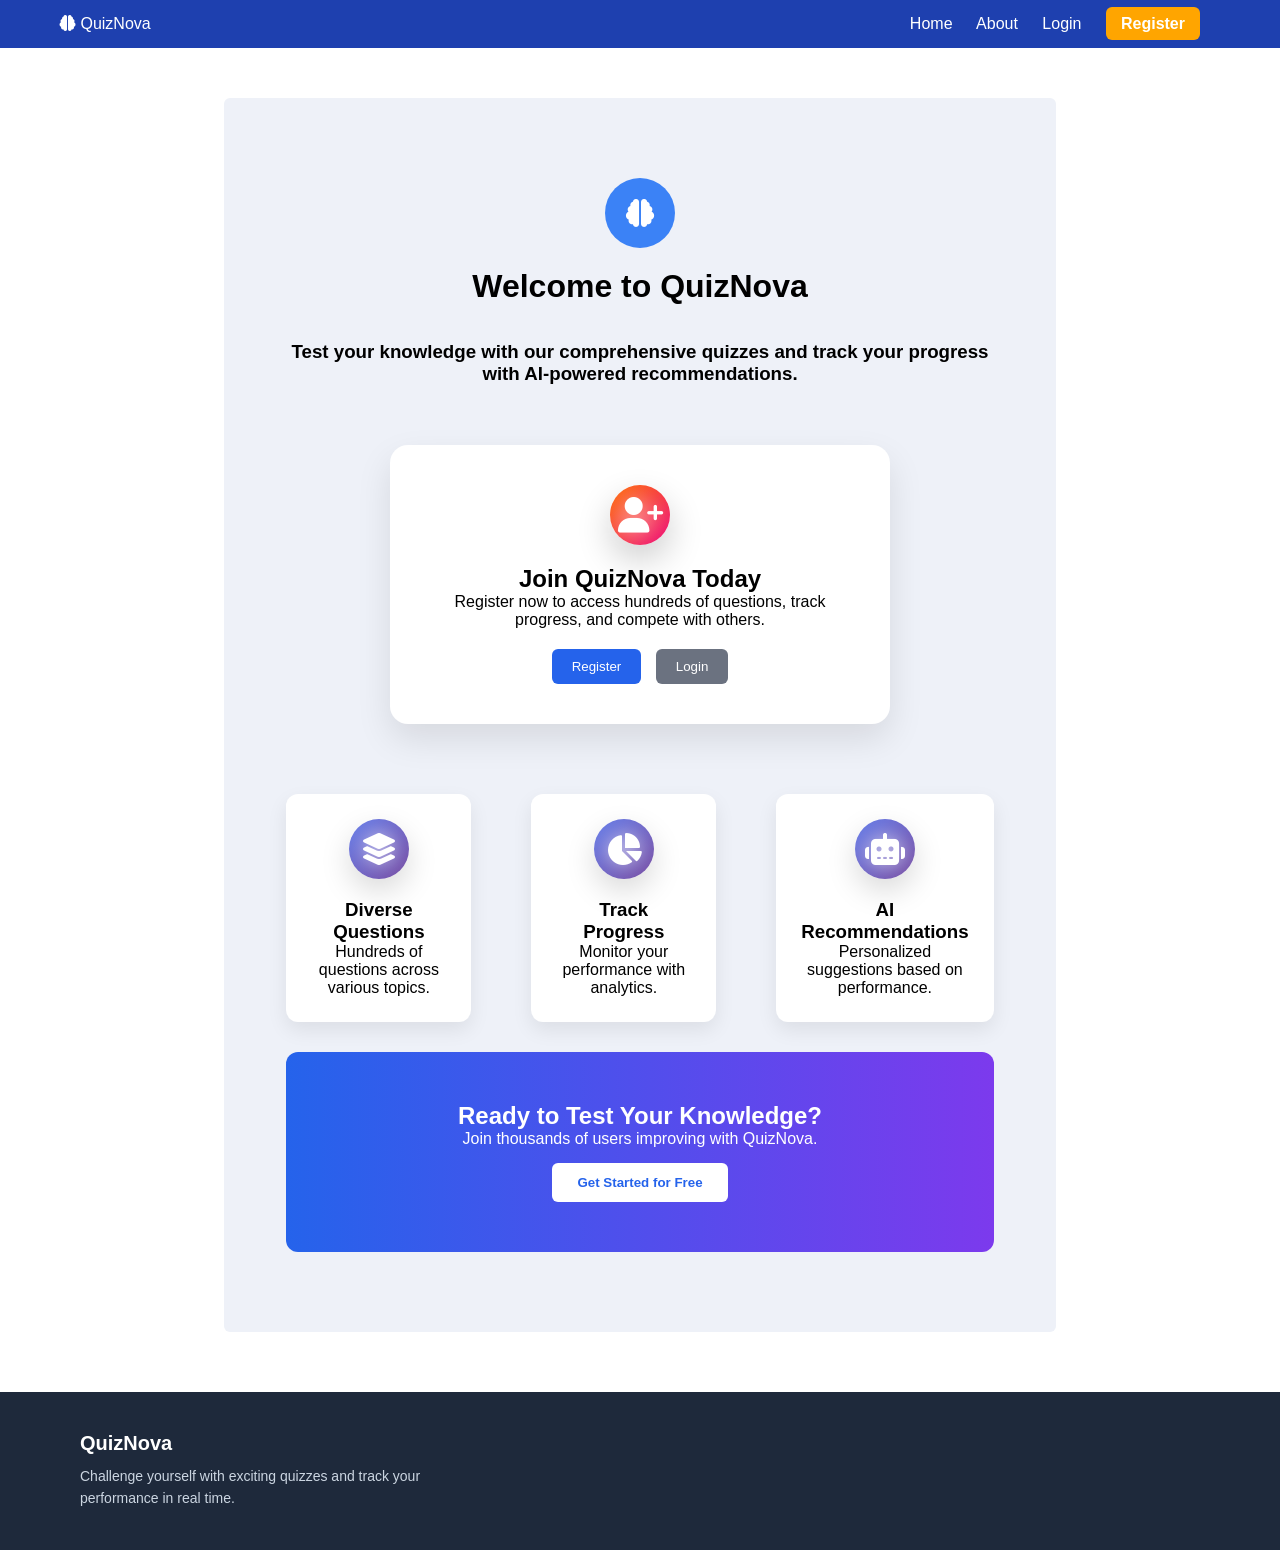
==== index.html @ 1ecc4e22 "Initial commit" ====
<!DOCTYPE html>
<html lang="en">
<head>
<meta charset="UTF-8">
<meta name="viewport" content="width=device-width, initial-scale=1.0">
<title>QuizNova</title>

<link rel="stylesheet" href="css/style.css">

<!-- Font Awesome -->
<link href="https://cdnjs.cloudflare.com/ajax/libs/font-awesome/6.5.0/css/all.min.css" rel="stylesheet">

</head>
<body>

<nav class="navbar">
    <div class="logo">
        <i class="fas fa-brain"></i> QuizNova
    </div>
    <div class="nav-links">
        <a href="index.html">Home</a>
        <a href="about.html">About</a>
        <a href="login.html">Login</a>
        <a href="register.html" class="register-btn">Register</a>
    </div>
</nav>

<div class="background-box">

    <div class="hero-content fade-in">

        <div class="hero-icon">
            <i class="fas fa-brain"></i>
        </div>

        <h1>Welcome to QuizNova</h1>
        <br><br>

        <h3>
            Test your knowledge with our comprehensive quizzes 
            and track your progress with AI-powered recommendations.
        </h3>

        <!-- 🔥 JOIN CARD UPDATED -->
        <div class="join-card">

            <div class="join-icon-circle">
                <i class="fas fa-user-plus"></i>
            </div>

            <h2>Join QuizNova Today</h2>

            <p>
                Register now to access hundreds of questions,
                track progress, and compete with others.
            </p>

            <div class="btn-group">
                <button class="primary-btn" onclick="window.location.href='register.html'">
                    Register
                </button>

                <button class="secondary-btn" onclick="window.location.href='login.html'">
                    Login
                </button>
            </div>

        </div>

        <!-- FEATURES SECTION -->
        <div class="features">

            <div class="feature">
                <div class="icon-circle">
                    <i class="fas fa-layer-group"></i>
                </div>
                <h3>Diverse Questions</h3>
                <p>Hundreds of questions across various topics.</p>
            </div>

            <div class="feature">
                <div class="icon-circle">
                    <i class="fas fa-chart-pie"></i>
                </div>
                <h3>Track Progress</h3>
                <p>Monitor your performance with analytics.</p>
            </div>

            <div class="feature">
                <div class="icon-circle">
                    <i class="fas fa-robot"></i>
                </div>
                <h3>AI Recommendations</h3>
                <p>Personalized suggestions based on performance.</p>
            </div>

        </div>

        <!-- CTA -->
        <div class="cta">
            <h2>Ready to Test Your Knowledge?</h2>
            <p>Join thousands of users improving with QuizNova.</p>
            <button class="cta-btn" onclick="window.location.href='login.html'">
                Get Started for Free
            </button>
        </div>

    </div>

</div>

<footer class="footer">
    <div class="footer-left">
        <h3>QuizNova</h3>
        <p>
            Challenge yourself with exciting quizzes and track 
            your performance in real time.
        </p>
    </div>
</footer>

<script src="script.js"></script>

</body>
</html>
---- css/style.css ----
* {
    margin: 0;
    padding: 0;
    box-sizing: border-box;
    font-family: 'Segoe UI', sans-serif;
}

body {
    background: #eef1f8;
}


/* NAVBAR */
.navbar {
    background: #1e40af;
    color: white;
    padding: 15px 60px;
    display: flex;
    justify-content: space-between;
    align-items: center;
}
.login-btn {
    background: rgb(255, 165, 0);
    border: none;
    padding: 8px 15px;
    border-radius: 6px;
    font-weight: bold;
    cursor: pointer;
}

.nav-links a {
    color: white;
    text-decoration: none;
    margin-right: 20px;
}

.register-btn {
    background: rgb(255, 165, 0);
    border: none;
    padding: 8px 15px;
    border-radius: 6px;
    font-weight: bold;
    cursor: pointer;
}

/* HERO */
.hero {
    padding: 60px 0;
    display: flex;
    justify-content: center;
}

.hero-content {
    text-align: center;
    width: 40%;
}

.hero-icon {
    background: #3b82f6;
    width: 70px;
    height: 70px;
    margin: 0 auto 20px;
    border-radius: 50%;
    display: flex;
    align-items: center;
    justify-content: center;
    color: white;
    font-size: 28px;
}

.hero p {
    color: #555;
    margin-top: 10px;
}

/* STATS */
.stats {
    display: flex;
    justify-content: center;
    gap: 20px;
    margin-top: 40px;
}

.stat-card {
    background: white;
    padding: 25px;
    width: 200px;
    border-radius: 12px;
    box-shadow: 0 8px 20px rgba(0,0,0,0.08);
    transition: 0.3s;
}

.stat-card:hover {
    transform: translateY(-5px);
}

.stat-card i {
    font-size: 22px;
    margin-bottom: 10px;
    color: #3b82f6;
}

/* JOIN */
/* JOIN CARD UPDATED */
.join-card {
    margin: 60px auto;
    background: white;
    padding: 40px 30px;
    width: 500px;              /* fixed width for square feel */
    min-height: 200px;         /* height increase */
    border-radius: 18px;
    box-shadow: 0 15px 35px rgba(0,0,0,0.1);
    text-align: center;
    position: relative;
    overflow: hidden;
    transition: 0.4s ease;
}
.btn-group {
    margin-top: 20px;
}
.primary-btn {
    background: #2563eb;
    color: white;
    padding: 10px 20px;
    border: none;
    border-radius: 6px;
    margin-right: 10px;
}

.secondary-btn {
    background: #6b7280;
    color: white;
    padding: 10px 20px;
    border: none;
    border-radius: 6px;
}


/* Floating animation */
.join-card {
    animation: floatBox 4s ease-in-out infinite;
}

@keyframes floatBox {
    0% { transform: translateY(0px); }
    50% { transform: translateY(-8px); }
    100% { transform: translateY(0px); }
}



@keyframes rotateGlow {
    from { transform: rotate(0deg); }
    to { transform: rotate(360deg); }
}

.join-card:hover {
    transform: scale(1.04);
    box-shadow: 0 20px 45px rgba(0,0,0,0.15);
}
/* FEATURES */
.features {
    display: flex;
    justify-content: center;
    gap: 20px;
    margin-top: 40px;
}

.feature {
    background: white;
    padding: 25px;
    width: 240px;
    border-radius: 12px;
    box-shadow: 0 8px 20px rgba(0,0,0,0.08);
    transition: 0.3s;
}

.feature:hover {
    transform: translateY(-5px);
}

/* CTA */
.cta {
    margin-top: 30px;
    padding: 50px;
    border-radius:12px;
    background: linear-gradient(90deg, #2563eb, #7c3aed);
    color: white;
}

.cta-btn {
    margin-top: 15px;
    padding: 12px 25px;
    border: none;
    border-radius: 6px;
    font-weight: bold;
    background: white;
    color: #2563eb;
}

/* ANIMATION */
.fade-in {
    animation: fade 1s ease-in-out;
}

@keyframes fade {
    from { opacity: 0; transform: translateY(20px);}
    to { opacity: 1; transform: translateY(0);}
}

body {
    background: white;
}

/* Big Grey Vertical Box */
.background-box {
    background: #eef1f8;
    width: 65%;
    margin: 50px auto;
    padding: 80px 0;
    border-radius: 6px;
}

/* Content Inside */
.hero-content {
    width: 85%;
    margin: auto;
    text-align: center;
}

/* AUTH PAGES */

.auth-container {
    display: flex;
    justify-content: center;
    align-items: center;
    padding: 60px 0;
}

.auth-card {
    background: white;
    width: 400px;
    padding: 40px;
    border-radius: 12px;
    box-shadow: 0 10px 30px rgba(0,0,0,0.08);
}

.auth-header {
    text-align: center;
    margin-bottom: 25px;
}

.auth-header p {
    color: #666;
    font-size: 14px;
}

form label {
    display: block;
    margin-top: 15px;
    font-weight: 500;
}

form input[type="text"],
form input[type="email"],
form input[type="password"] {
    width: 100%;
    padding: 10px;
    margin-top: 5px;
    border-radius: 6px;
    border: 1px solid #ccc;
    outline: none;
}

form input:focus {
    border-color: #2563eb;
}

.auth-options {
    display: flex;
    justify-content: space-between;
    margin-top: 15px;
    font-size: 14px;
}

.auth-btn {
    width: 100%;
    margin-top: 20px;
    padding: 12px;
    background: #2563eb;
    color: white;
    border: none;
    border-radius: 6px;
    font-weight: bold;
    cursor: pointer;
}

.auth-btn:hover {
    background: #1e40af;
}

.switch-text {
    text-align: center;
    margin-top: 15px;
    font-size: 14px;
}

.switch-text a {
    color: #2563eb;
    text-decoration: none;
}

/* FOOTER */

.footer {
    background: #1e293b;     /* dark blue-grey */
    color: white;
    padding: 40px 80px;
    margin-top: 60px;
}

.footer-left h3 {
    margin-bottom: 10px;
    font-size: 20px;
}

.footer-left p {
    color: #cbd5e1;
    font-size: 14px;
    max-width: 400px;
    line-height: 1.6;
}
/* ================= FEATURES SECTION ADVANCED ================= */

.features {
    display: flex;
    justify-content: center;
    gap: 60px;
    margin-top: 70px;
    text-align: center;
}

.feature {
    width: 230px;
    transition: 0.4s ease;
}

.icon-circle {
    width: 60px;
    height: 60px;
    border-radius: 50%;
    background: linear-gradient(135deg, #667eea, #764ba2);
    display: flex;
    align-items: center;
    justify-content: center;
    font-size: 32px;
    color: white;
    margin: 0 auto 20px auto;
    box-shadow: 0 12px 30px rgba(0,0,0,0.15);
    transition: 0.4s ease;
}

.icon-circle i {
    filter: drop-shadow(0 0 10px rgba(255,255,255,0.7));
}

.feature:hover .icon-circle {
    transform: translateY(-12px) scale(1.1);
    box-shadow: 0 18px 40px rgba(0,0,0,0.25);
}

.feature:hover {
    transform: translateY(-6px);
}

/* ================= JOIN CARD ICON ================= */

.join-icon-circle {
    width: 60px;
    height: 60px;
    border-radius: 50%;
    background: linear-gradient(135deg, #ff6a00, #ee0979);
    display: flex;
    align-items: center;
    justify-content: center;
    font-size: 36px;
    color: white;
    margin: 0 auto 20px auto;
    box-shadow: 0 15px 35px rgba(0,0,0,0.2);
    transition: 0.4s ease;
}

.join-icon-circle i {
    filter: drop-shadow(0 0 12px rgba(255,255,255,0.7));
}

.join-card:hover .join-icon-circle {
    transform: scale(1.1);
    box-shadow: 0 20px 45px rgba(0,0,0,0.3);
}


.popup {
    position: fixed;
    top: -100px;
    left: 50%;
    transform: translateX(-50%);
    padding: 15px 25px;
    color: white;
    border-radius: 8px;
    transition: 0.5s;
}

.popup.show {
    top: 20px;
}

* {
    margin: 0;
    padding: 0;
    box-sizing: border-box;
    font-family: 'Segoe UI', sans-serif;
}

body {
    background: #eef1f8;
}


/* NAVBAR */
.navbar {
    background: #1e40af;
    color: white;
    padding: 15px 60px;
    display: flex;
    justify-content: space-between;
    align-items: center;
}
.login-btn {
    background: rgb(255, 165, 0);
    border: none;
    padding: 8px 15px;
    border-radius: 6px;
    font-weight: bold;
    cursor: pointer;
}

.nav-links a {
    color: white;
    text-decoration: none;
    margin-right: 20px;
}

.register-btn {
    background: rgb(255, 165, 0);
    border: none;
    padding: 8px 15px;
    border-radius: 6px;
    font-weight: bold;
    cursor: pointer;
}

/* HERO */
.hero {
    padding: 60px 0;
    display: flex;
    justify-content: center;
}

.hero-content {
    text-align: center;
    width: 40%;
}

.hero-icon {
    background: #3b82f6;
    width: 70px;
    height: 70px;
    margin: 0 auto 20px;
    border-radius: 50%;
    display: flex;
    align-items: center;
    justify-content: center;
    color: white;
    font-size: 28px;
}

.hero p {
    color: #555;
    margin-top: 10px;
}

/* STATS */
.stats {
    display: flex;
    justify-content: center;
    gap: 20px;
    margin-top: 40px;
}

.stat-card {
    background: white;
    padding: 25px;
    width: 200px;
    border-radius: 12px;
    box-shadow: 0 8px 20px rgba(0,0,0,0.08);
    transition: 0.3s;
}

.stat-card:hover {
    transform: translateY(-5px);
}

.stat-card i {
    font-size: 22px;
    margin-bottom: 10px;
    color: #3b82f6;
}

/* JOIN */
/* JOIN CARD UPDATED */
.join-card {
    margin: 60px auto;
    background: white;
    padding: 40px 30px;
    width: 500px;              /* fixed width for square feel */
    min-height: 200px;         /* height increase */
    border-radius: 18px;
    box-shadow: 0 15px 35px rgba(0,0,0,0.1);
    text-align: center;
    position: relative;
    overflow: hidden;
    transition: 0.4s ease;
}
.btn-group {
    margin-top: 20px;
}
.primary-btn {
    background: #2563eb;
    color: white;
    padding: 10px 20px;
    border: none;
    border-radius: 6px;
    margin-right: 10px;
}

.secondary-btn {
    background: #6b7280;
    color: white;
    padding: 10px 20px;
    border: none;
    border-radius: 6px;
}


/* Floating animation */
.join-card {
    animation: floatBox 4s ease-in-out infinite;
}

@keyframes floatBox {
    0% { transform: translateY(0px); }
    50% { transform: translateY(-8px); }
    100% { transform: translateY(0px); }
}



@keyframes rotateGlow {
    from { transform: rotate(0deg); }
    to { transform: rotate(360deg); }
}

.join-card:hover {
    transform: scale(1.04);
    box-shadow: 0 20px 45px rgba(0,0,0,0.15);
}
/* FEATURES */
.features {
    display: flex;
    justify-content: center;
    gap: 20px;
    margin-top: 40px;
}

.feature {
    background: white;
    padding: 25px;
    width: 240px;
    border-radius: 12px;
    box-shadow: 0 8px 20px rgba(0,0,0,0.08);
    transition: 0.3s;
}

.feature:hover {
    transform: translateY(-5px);
}

/* CTA */
.cta {
    margin-top: 30px;
    padding: 50px;
    border-radius:12px;
    background: linear-gradient(90deg, #2563eb, #7c3aed);
    color: white;
}

.cta-btn {
    margin-top: 15px;
    padding: 12px 25px;
    border: none;
    border-radius: 6px;
    font-weight: bold;
    background: white;
    color: #2563eb;
}

/* ANIMATION */
.fade-in {
    animation: fade 1s ease-in-out;
}

@keyframes fade {
    from { opacity: 0; transform: translateY(20px);}
    to { opacity: 1; transform: translateY(0);}
}

body {
    background: white;
}

/* Big Grey Vertical Box */
.background-box {
    background: #eef1f8;
    width: 65%;
    margin: 50px auto;
    padding: 80px 0;
    border-radius: 6px;
}

/* Content Inside */
.hero-content {
    width: 85%;
    margin: auto;
    text-align: center;
}

/* AUTH PAGES */

.auth-container {
    display: flex;
    justify-content: center;
    align-items: center;
    padding: 60px 0;
}

.auth-card {
    background: white;
    width: 400px;
    padding: 40px;
    border-radius: 12px;
    box-shadow: 0 10px 30px rgba(0,0,0,0.08);
}

.auth-header {
    text-align: center;
    margin-bottom: 25px;
}

.auth-header p {
    color: #666;
    font-size: 14px;
}

form label {
    display: block;
    margin-top: 15px;
    font-weight: 500;
}

form input[type="text"],
form input[type="email"],
form input[type="password"] {
    width: 100%;
    padding: 10px;
    margin-top: 5px;
    border-radius: 6px;
    border: 1px solid #ccc;
    outline: none;
}

form input:focus {
    border-color: #2563eb;
}

.auth-options {
    display: flex;
    justify-content: space-between;
    margin-top: 15px;
    font-size: 14px;
}

.auth-btn {
    width: 100%;
    margin-top: 20px;
    padding: 12px;
    background: #2563eb;
    color: white;
    border: none;
    border-radius: 6px;
    font-weight: bold;
    cursor: pointer;
}

.auth-btn:hover {
    background: #1e40af;
}

.switch-text {
    text-align: center;
    margin-top: 15px;
    font-size: 14px;
}

.switch-text a {
    color: #2563eb;
    text-decoration: none;
}

/* FOOTER */

.footer {
    background: #1e293b;     /* dark blue-grey */
    color: white;
    padding: 40px 80px;
    margin-top: 60px;
}

.footer-left h3 {
    margin-bottom: 10px;
    font-size: 20px;
}

.footer-left p {
    color: #cbd5e1;
    font-size: 14px;
    max-width: 400px;
    line-height: 1.6;
}
/* ================= FEATURES SECTION ADVANCED ================= */

.features {
    display: flex;
    justify-content: center;
    gap: 60px;
    margin-top: 70px;
    text-align: center;
}

.feature {
    width: 230px;
    transition: 0.4s ease;
}

.icon-circle {
    width: 60px;
    height: 60px;
    border-radius: 50%;
    background: linear-gradient(135deg, #667eea, #764ba2);
    display: flex;
    align-items: center;
    justify-content: center;
    font-size: 32px;
    color: white;
    margin: 0 auto 20px auto;
    box-shadow: 0 12px 30px rgba(0,0,0,0.15);
    transition: 0.4s ease;
}

.icon-circle i {
    filter: drop-shadow(0 0 10px rgba(255,255,255,0.7));
}

.feature:hover .icon-circle {
    transform: translateY(-12px) scale(1.1);
    box-shadow: 0 18px 40px rgba(0,0,0,0.25);
}

.feature:hover {
    transform: translateY(-6px);
}

/* ================= JOIN CARD ICON ================= */

.join-icon-circle {
    width: 60px;
    height: 60px;
    border-radius: 50%;
    background: linear-gradient(135deg, #ff6a00, #ee0979);
    display: flex;
    align-items: center;
    justify-content: center;
    font-size: 36px;
    color: white;
    margin: 0 auto 20px auto;
    box-shadow: 0 15px 35px rgba(0,0,0,0.2);
    transition: 0.4s ease;
}

.join-icon-circle i {
    filter: drop-shadow(0 0 12px rgba(255,255,255,0.7));
}

.join-card:hover .join-icon-circle {
    transform: scale(1.1);
    box-shadow: 0 20px 45px rgba(0,0,0,0.3);
}

/* ===========================
   ABOUT PAGE STYLES
=========================== */

.about-container {
    padding: 80px 10%;
    text-align: center;
}

.about-title {
    font-size: 42px;
    margin-bottom: 15px;
}

.about-subtitle {
    font-size: 18px;
    color: #666;
    margin-bottom: 60px;
}

.about-features {
    display: flex;
    justify-content: center;
    gap: 30px;
    flex-wrap: wrap;
    margin-bottom: 70px;
}

.about-card {
    background: #ffffff;
    padding: 30px;
    width: 300px;
    border-radius: 12px;
    box-shadow: 0 10px 25px rgba(0,0,0,0.08);
    transition: 0.3s ease;
}

.about-card:hover {
    transform: translateY(-8px);
}

.about-icon {
    width: 60px;
    height: 60px;
    margin: 0 auto 20px;
    border-radius: 12px;
    display: flex;
    align-items: center;
    justify-content: center;
    font-size: 24px;
    color: white;
}

.about-icon.blue { background: #3b82f6; }
.about-icon.green { background: #22c55e; }
.about-icon.orange { background: #f59e0b; }

/* ========================
   BLUE MISSION SECTION
======================== */

.mission-box {
    background: linear-gradient(135deg, #2563eb, #1e40af);
    color: white;
    padding: 50px 30px;
    border-radius: 18px;
    max-width: 900px;
    margin: 60px auto;
    text-align: center;
}

.mission-box h2 {
    font-size: 28px;
    margin-bottom: 15px;
}

.mission-box p {
    font-size: 16px;
    margin-bottom: 35px;
}

/* Stats inside blue box */
.mission-stats {
    display: flex;
    justify-content: center;
    gap: 40px;
    flex-wrap: wrap;
}

/* Individual stat box */
.stat-card {
    background: rgba(255, 255, 255, 0.15);
    padding: 20px 35px;
    border-radius: 12px;
    min-width: 150px;
    backdrop-filter: blur(5px);
}

.stat-card h3 {
    font-size: 30px;
    margin-bottom: 5px;
}

.stat-card p {
    font-size: 14px;
    opacity: 0.9;
}



* {
    margin: 0;
    padding: 0;
    box-sizing: border-box;
    font-family: 'Segoe UI', sans-serif;
}

body {
    background: #eef1f8;
}


/* NAVBAR */
.navbar {
    background: #1e40af;
    color: white;
    padding: 15px 60px;
    display: flex;
    justify-content: space-between;
    align-items: center;
}
.login-btn {
    background: rgb(255, 165, 0);
    border: none;
    padding: 8px 15px;
    border-radius: 6px;
    font-weight: bold;
    cursor: pointer;
}

.nav-links a {
    color: white;
    text-decoration: none;
    margin-right: 20px;
}

.register-btn {
    background: rgb(255, 165, 0);
    border: none;
    padding: 8px 15px;
    border-radius: 6px;
    font-weight: bold;
    cursor: pointer;
}

/* HERO */
.hero {
    padding: 60px 0;
    display: flex;
    justify-content: center;
}

.hero-content {
    text-align: center;
    width: 40%;
}

.hero-icon {
    background: #3b82f6;
    width: 70px;
    height: 70px;
    margin: 0 auto 20px;
    border-radius: 50%;
    display: flex;
    align-items: center;
    justify-content: center;
    color: white;
    font-size: 28px;
}

.hero p {
    color: #555;
    margin-top: 10px;
}

/* STATS */
.stats {
    display: flex;
    justify-content: center;
    gap: 20px;
    margin-top: 40px;
}

.stat-card {
    background: white;
    padding: 25px;
    width: 200px;
    border-radius: 12px;
    box-shadow: 0 8px 20px rgba(0,0,0,0.08);
    transition: 0.3s;
}

.stat-card:hover {
    transform: translateY(-5px);
}

.stat-card i {
    font-size: 22px;
    margin-bottom: 10px;
    color: #3b82f6;
}

/* JOIN */
/* JOIN CARD UPDATED */
.join-card {
    margin: 60px auto;
    background: white;
    padding: 40px 30px;
    width: 500px;              /* fixed width for square feel */
    min-height: 200px;         /* height increase */
    border-radius: 18px;
    box-shadow: 0 15px 35px rgba(0,0,0,0.1);
    text-align: center;
    position: relative;
    overflow: hidden;
    transition: 0.4s ease;
}
.btn-group {
    margin-top: 20px;
}
.primary-btn {
    background: #2563eb;
    color: white;
    padding: 10px 20px;
    border: none;
    border-radius: 6px;
    margin-right: 10px;
}

.secondary-btn {
    background: #6b7280;
    color: white;
    padding: 10px 20px;
    border: none;
    border-radius: 6px;
}


/* Floating animation */
.join-card {
    animation: floatBox 4s ease-in-out infinite;
}

@keyframes floatBox {
    0% { transform: translateY(0px); }
    50% { transform: translateY(-8px); }
    100% { transform: translateY(0px); }
}



@keyframes rotateGlow {
    from { transform: rotate(0deg); }
    to { transform: rotate(360deg); }
}

.join-card:hover {
    transform: scale(1.04);
    box-shadow: 0 20px 45px rgba(0,0,0,0.15);
}
/* FEATURES */
.features {
    display: flex;
    justify-content: center;
    gap: 20px;
    margin-top: 40px;
}

.feature {
    background: white;
    padding: 25px;
    width: 240px;
    border-radius: 12px;
    box-shadow: 0 8px 20px rgba(0,0,0,0.08);
    transition: 0.3s;
}

.feature:hover {
    transform: translateY(-5px);
}

/* CTA */
.cta {
    margin-top: 30px;
    padding: 50px;
    border-radius:12px;
    background: linear-gradient(90deg, #2563eb, #7c3aed);
    color: white;
}

.cta-btn {
    margin-top: 15px;
    padding: 12px 25px;
    border: none;
    border-radius: 6px;
    font-weight: bold;
    background: white;
    color: #2563eb;
}

/* ANIMATION */
.fade-in {
    animation: fade 1s ease-in-out;
}

@keyframes fade {
    from { opacity: 0; transform: translateY(20px);}
    to { opacity: 1; transform: translateY(0);}
}

body {
    background: white;
}

/* Big Grey Vertical Box */
.background-box {
    background: #eef1f8;
    width: 65%;
    margin: 50px auto;
    padding: 80px 0;
    border-radius: 6px;
}

/* Content Inside */
.hero-content {
    width: 85%;
    margin: auto;
    text-align: center;
}

/* AUTH PAGES */

.auth-container {
    display: flex;
    justify-content: center;
    align-items: center;
    padding: 60px 0;
}

.auth-card {
    background: white;
    width: 400px;
    padding: 40px;
    border-radius: 12px;
    box-shadow: 0 10px 30px rgba(0,0,0,0.08);
}

.auth-header {
    text-align: center;
    margin-bottom: 25px;
}

.auth-header p {
    color: #666;
    font-size: 14px;
}

form label {
    display: block;
    margin-top: 15px;
    font-weight: 500;
}

form input[type="text"],
form input[type="email"],
form input[type="password"] {
    width: 100%;
    padding: 10px;
    margin-top: 5px;
    border-radius: 6px;
    border: 1px solid #ccc;
    outline: none;
}

form input:focus {
    border-color: #2563eb;
}

.auth-options {
    display: flex;
    justify-content: space-between;
    margin-top: 15px;
    font-size: 14px;
}

.auth-btn {
    width: 100%;
    margin-top: 20px;
    padding: 12px;
    background: #2563eb;
    color: white;
    border: none;
    border-radius: 6px;
    font-weight: bold;
    cursor: pointer;
}

.auth-btn:hover {
    background: #1e40af;
}

.switch-text {
    text-align: center;
    margin-top: 15px;
    font-size: 14px;
}

.switch-text a {
    color: #2563eb;
    text-decoration: none;
}

/* FOOTER */

.footer {
    background: #1e293b;     /* dark blue-grey */
    color: white;
    padding: 40px 80px;
    margin-top: 60px;
}

.footer-left h3 {
    margin-bottom: 10px;
    font-size: 20px;
}

.footer-left p {
    color: #cbd5e1;
    font-size: 14px;
    max-width: 400px;
    line-height: 1.6;
}
/* ================= FEATURES SECTION ADVANCED ================= */

.features {
    display: flex;
    justify-content: center;
    gap: 60px;
    margin-top: 70px;
    text-align: center;
}

.feature {
    width: 230px;
    transition: 0.4s ease;
}

.icon-circle {
    width: 60px;
    height: 60px;
    border-radius: 50%;
    background: linear-gradient(135deg, #667eea, #764ba2);
    display: flex;
    align-items: center;
    justify-content: center;
    font-size: 32px;
    color: white;
    margin: 0 auto 20px auto;
    box-shadow: 0 12px 30px rgba(0,0,0,0.15);
    transition: 0.4s ease;
}

.icon-circle i {
    filter: drop-shadow(0 0 10px rgba(255,255,255,0.7));
}

.feature:hover .icon-circle {
    transform: translateY(-12px) scale(1.1);
    box-shadow: 0 18px 40px rgba(0,0,0,0.25);
}

.feature:hover {
    transform: translateY(-6px);
}

/* ================= JOIN CARD ICON ================= */

.join-icon-circle {
    width: 60px;
    height: 60px;
    border-radius: 50%;
    background: linear-gradient(135deg, #ff6a00, #ee0979);
    display: flex;
    align-items: center;
    justify-content: center;
    font-size: 36px;
    color: white;
    margin: 0 auto 20px auto;
    box-shadow: 0 15px 35px rgba(0,0,0,0.2);
    transition: 0.4s ease;
}

.join-icon-circle i {
    filter: drop-shadow(0 0 12px rgba(255,255,255,0.7));
}

.join-card:hover .join-icon-circle {
    transform: scale(1.1);
    box-shadow: 0 20px 45px rgba(0,0,0,0.3);
}

/* ===========================
   ABOUT PAGE STYLES
=========================== */

.about-container {
    padding: 80px 10%;
    text-align: center;
}

.about-title {
    font-size: 42px;
    margin-bottom: 15px;
}

.about-subtitle {
    font-size: 18px;
    color: #666;
    margin-bottom: 60px;
}

.about-features {
    display: flex;
    justify-content: center;
    gap: 30px;
    flex-wrap: wrap;
    margin-bottom: 70px;
}

.about-card {
    background: #ffffff;
    padding: 30px;
    width: 300px;
    border-radius: 12px;
    box-shadow: 0 10px 25px rgba(0,0,0,0.08);
    transition: 0.3s ease;
}

.about-card:hover {
    transform: translateY(-8px);
}

.about-icon {
    width: 60px;
    height: 60px;
    margin: 0 auto 20px;
    border-radius: 12px;
    display: flex;
    align-items: center;
    justify-content: center;
    font-size: 24px;
    color: white;
}

.about-icon.blue { background: #3b82f6; }
.about-icon.green { background: #22c55e; }
.about-icon.orange { background: #f59e0b; }

/* ========================
   BLUE MISSION SECTION
======================== */

.mission-box {
    background: linear-gradient(135deg, #2563eb, #1e40af);
    color: white;
    padding: 50px 30px;
    border-radius: 18px;
    max-width: 900px;
    margin: 60px auto;
    text-align: center;
}

.mission-box h2 {
    font-size: 28px;
    margin-bottom: 15px;
}

.mission-box p {
    font-size: 16px;
    margin-bottom: 35px;
}

/* Stats inside blue box */
.mission-stats {
    display: flex;
    justify-content: center;
    gap: 40px;
    flex-wrap: wrap;
}

/* Individual stat box */
.stat-card {
    background: rgba(255, 255, 255, 0.15);
    padding: 20px 35px;
    border-radius: 12px;
    min-width: 150px;
    backdrop-filter: blur(5px);
}

.stat-card h3 {
    font-size: 30px;
    margin-bottom: 5px;
}

.stat-card p {
    font-size: 14px;
    opacity: 0.9;
}
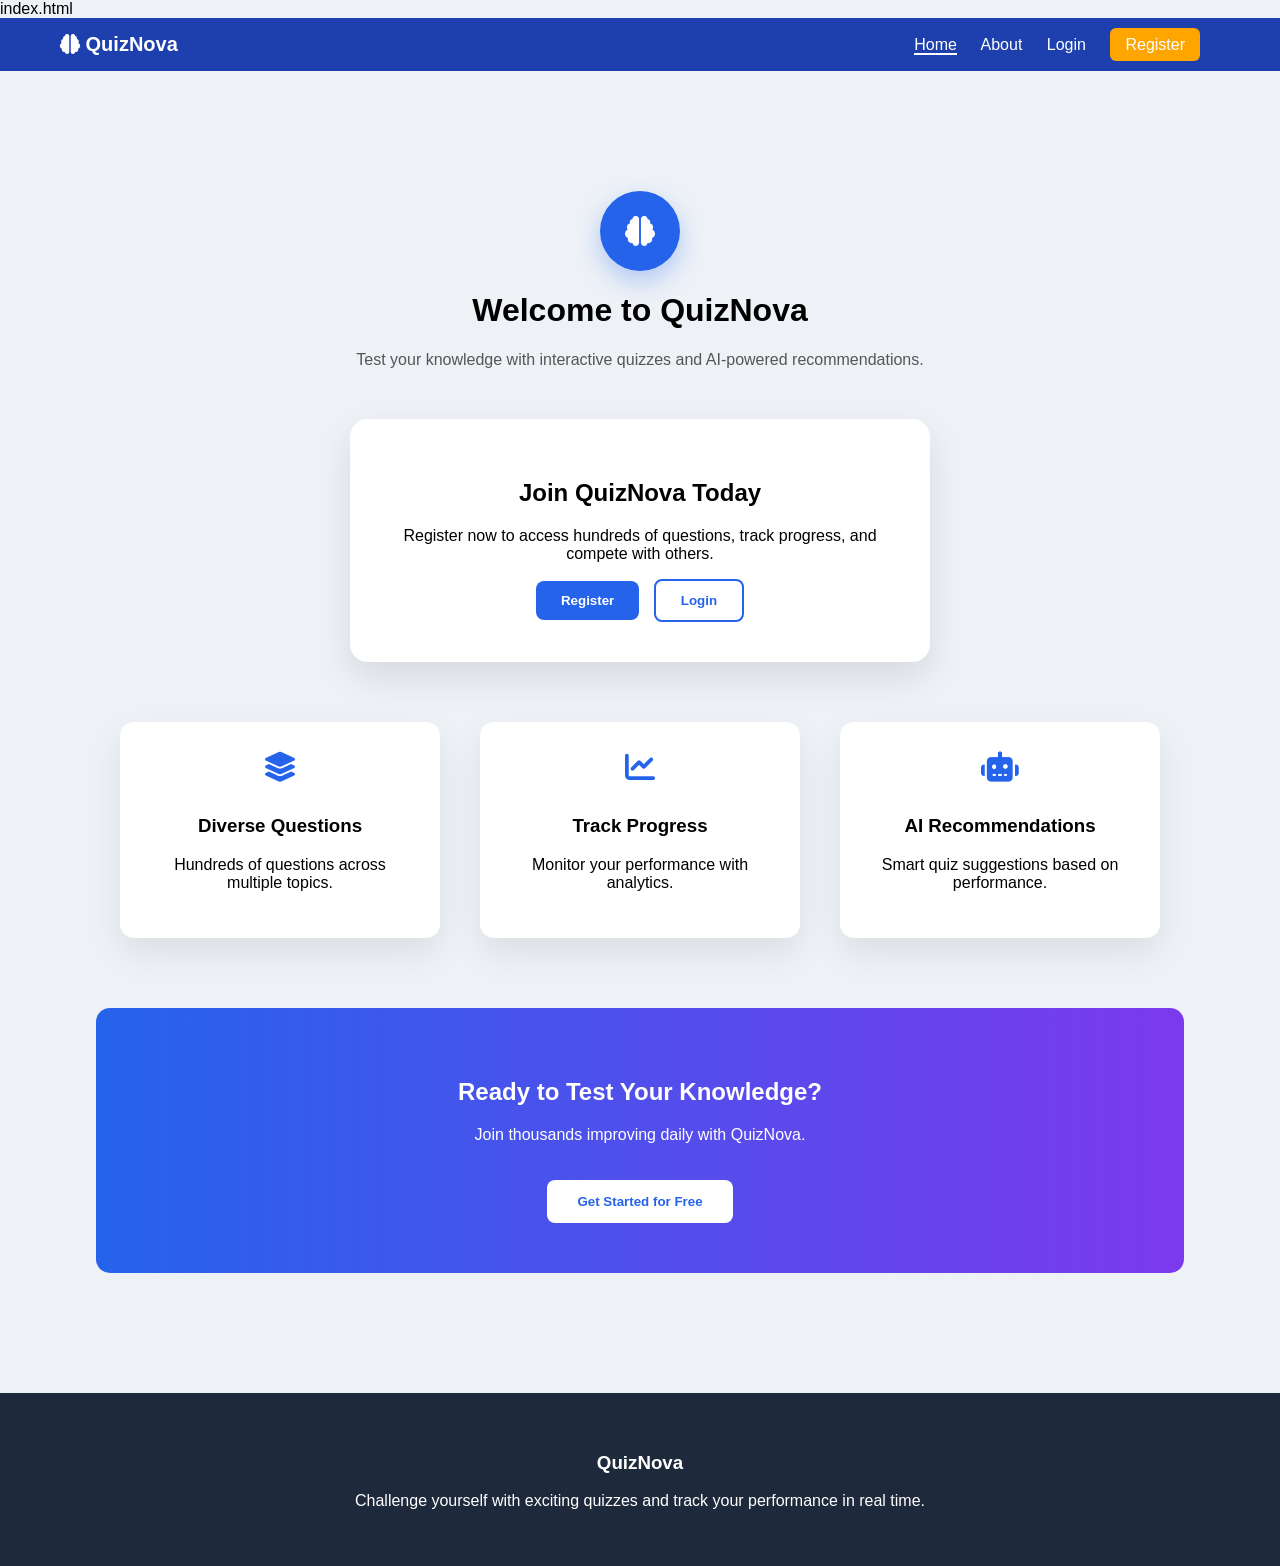
==== commit 5884ed21: "Updated dashboard and daily pages" ====
--- a/index.html
+++ b/index.html
@@ -1,3 +1,5 @@
+index.html 
+
 <!DOCTYPE html>
 <html lang="en">
 <head>
@@ -7,10 +9,9 @@
 
 <link rel="stylesheet" href="css/style.css">
 
-<!-- Font Awesome -->
 <link href="https://cdnjs.cloudflare.com/ajax/libs/font-awesome/6.5.0/css/all.min.css" rel="stylesheet">
+</head>
 
-</head>
 <body>
 
 <nav class="navbar">
@@ -18,41 +19,32 @@
         <i class="fas fa-brain"></i> QuizNova
     </div>
     <div class="nav-links">
-        <a href="index.html">Home</a>
+        <a href="index.html" class="active">Home</a>
         <a href="about.html">About</a>
         <a href="login.html">Login</a>
         <a href="register.html" class="register-btn">Register</a>
     </div>
 </nav>
 
-<div class="background-box">
+<main class="background-box">
 
-    <div class="hero-content fade-in">
+    <div class="hero-content">
 
         <div class="hero-icon">
             <i class="fas fa-brain"></i>
         </div>
 
         <h1>Welcome to QuizNova</h1>
-        <br><br>
 
-        <h3>
-            Test your knowledge with our comprehensive quizzes 
-            and track your progress with AI-powered recommendations.
-        </h3>
+        <p class="subtitle">
+            Test your knowledge with interactive quizzes and AI-powered recommendations.
+        </p>
 
-        <!-- 🔥 JOIN CARD UPDATED -->
         <div class="join-card">
-
-            <div class="join-icon-circle">
-                <i class="fas fa-user-plus"></i>
-            </div>
-
             <h2>Join QuizNova Today</h2>
-
             <p>
-                Register now to access hundreds of questions,
-                track progress, and compete with others.
+                Register now to access hundreds of questions, track progress,
+                and compete with others.
             </p>
 
             <div class="btn-group">
@@ -64,42 +56,33 @@
                     Login
                 </button>
             </div>
-
         </div>
 
-        <!-- FEATURES SECTION -->
         <div class="features">
 
             <div class="feature">
-                <div class="icon-circle">
-                    <i class="fas fa-layer-group"></i>
-                </div>
+                <i class="fas fa-layer-group icon"></i>
                 <h3>Diverse Questions</h3>
-                <p>Hundreds of questions across various topics.</p>
+                <p>Hundreds of questions across multiple topics.</p>
             </div>
 
             <div class="feature">
-                <div class="icon-circle">
-                    <i class="fas fa-chart-pie"></i>
-                </div>
+                <i class="fas fa-chart-line icon"></i>
                 <h3>Track Progress</h3>
                 <p>Monitor your performance with analytics.</p>
             </div>
 
             <div class="feature">
-                <div class="icon-circle">
-                    <i class="fas fa-robot"></i>
-                </div>
+                <i class="fas fa-robot icon"></i>
                 <h3>AI Recommendations</h3>
-                <p>Personalized suggestions based on performance.</p>
+                <p>Smart quiz suggestions based on performance.</p>
             </div>
 
         </div>
 
-        <!-- CTA -->
         <div class="cta">
             <h2>Ready to Test Your Knowledge?</h2>
-            <p>Join thousands of users improving with QuizNova.</p>
+            <p>Join thousands improving daily with QuizNova.</p>
             <button class="cta-btn" onclick="window.location.href='login.html'">
                 Get Started for Free
             </button>
@@ -107,19 +90,12 @@
 
     </div>
 
-</div>
+</main>
 
 <footer class="footer">
-    <div class="footer-left">
-        <h3>QuizNova</h3>
-        <p>
-            Challenge yourself with exciting quizzes and track 
-            your performance in real time.
-        </p>
-    </div>
+    <h3>QuizNova</h3>
+    <p>Challenge yourself with exciting quizzes and track your performance in real time.</p>
 </footer>
-
-<script src="script.js"></script>
 
 </body>
 </html>
--- a/css/style.css
+++ b/css/style.css
@@ -1,3 +1,6 @@
+style.css
+
+/* ================= RESET ================= */
 * {
     margin: 0;
     padding: 0;
@@ -6,11 +9,10 @@
 }
 
 body {
-    background: #eef1f8;
-}
-
-
-/* NAVBAR */
+    background: linear-gradient(to right, #eef2ff, #f8fafc);
+}
+
+/* ================= NAVBAR ================= */
 .navbar {
     background: #1e40af;
     color: white;
@@ -19,221 +21,182 @@
     justify-content: space-between;
     align-items: center;
 }
-.login-btn {
-    background: rgb(255, 165, 0);
-    border: none;
+
+.navbar .logo {
+    font-size: 20px;
+    font-weight: bold;
+}
+
+.nav-links a {
+    color: white;
+    text-decoration: none;
+    margin-right: 20px;
+    transition: 0.3s ease;
+}
+
+.nav-links a:hover {
+    opacity: 0.8;
+}
+
+.nav-links a.active {
+    border-bottom: 2px solid white;
+}
+
+.register-btn {
+    background: orange;
     padding: 8px 15px;
     border-radius: 6px;
-    font-weight: bold;
-    cursor: pointer;
-}
-
-.nav-links a {
-    color: white;
-    text-decoration: none;
-    margin-right: 20px;
-}
-
-.register-btn {
-    background: rgb(255, 165, 0);
-    border: none;
-    padding: 8px 15px;
-    border-radius: 6px;
-    font-weight: bold;
-    cursor: pointer;
-}
-
-/* HERO */
-.hero {
-    padding: 60px 0;
-    display: flex;
-    justify-content: center;
-}
-
-.hero-content {
+}
+
+/* ================= MAIN CONTAINER ================= */
+.background-box {
+    width: 85%;
+    max-width: 1100px;
+    margin: 60px auto;
+    padding: 60px 20px;
+    min-height: 85vh;
     text-align: center;
-    width: 40%;
-}
-
+}
+
+/* ================= HERO ================= */
 .hero-icon {
-    background: #3b82f6;
-    width: 70px;
-    height: 70px;
+    background: #2563eb;
+    width: 80px;
+    height: 80px;
     margin: 0 auto 20px;
     border-radius: 50%;
     display: flex;
     align-items: center;
     justify-content: center;
     color: white;
-    font-size: 28px;
-}
-
-.hero p {
+    font-size: 30px;
+    box-shadow: 0 10px 25px rgba(37,99,235,0.3);
+}
+
+.subtitle {
     color: #555;
     margin-top: 10px;
 }
 
-/* STATS */
-.stats {
-    display: flex;
-    justify-content: center;
-    gap: 20px;
-    margin-top: 40px;
-}
-
-.stat-card {
-    background: white;
-    padding: 25px;
-    width: 200px;
-    border-radius: 12px;
-    box-shadow: 0 8px 20px rgba(0,0,0,0.08);
-    transition: 0.3s;
-}
-
-.stat-card:hover {
-    transform: translateY(-5px);
-}
-
-.stat-card i {
-    font-size: 22px;
-    margin-bottom: 10px;
-    color: #3b82f6;
-}
-
-/* JOIN */
-/* JOIN CARD UPDATED */
+/* ================= JOIN CARD ================= */
 .join-card {
-    margin: 60px auto;
-    background: white;
-    padding: 40px 30px;
-    width: 500px;              /* fixed width for square feel */
-    min-height: 200px;         /* height increase */
+    margin: 50px auto;
+    background: white;
+    padding: 40px;
     border-radius: 18px;
     box-shadow: 0 15px 35px rgba(0,0,0,0.1);
-    text-align: center;
-    position: relative;
-    overflow: hidden;
-    transition: 0.4s ease;
-}
-.btn-group {
-    margin-top: 20px;
-}
+    max-width: 500px;
+    transition: 0.3s ease;
+}
+
+.join-card:hover {
+    transform: translateY(-5px);
+}
+
+/* ================= BUTTONS ================= */
+
+/* PRIMARY BUTTON (Register) */
 .primary-btn {
-    background: #2563eb;
-    color: white;
-    padding: 10px 20px;
-    border: none;
-    border-radius: 6px;
-    margin-right: 10px;
-}
-
-.secondary-btn {
-    background: #6b7280;
-    color: white;
-    padding: 10px 20px;
-    border: none;
-    border-radius: 6px;
-}
-
-
-/* Floating animation */
-.join-card {
-    animation: floatBox 4s ease-in-out infinite;
-}
-
-@keyframes floatBox {
-    0% { transform: translateY(0px); }
-    50% { transform: translateY(-8px); }
-    100% { transform: translateY(0px); }
-}
-
-
-
-@keyframes rotateGlow {
-    from { transform: rotate(0deg); }
-    to { transform: rotate(360deg); }
-}
-
-.join-card:hover {
-    transform: scale(1.04);
-    box-shadow: 0 20px 45px rgba(0,0,0,0.15);
-}
-/* FEATURES */
-.features {
-    display: flex;
-    justify-content: center;
-    gap: 20px;
-    margin-top: 40px;
-}
-
-.feature {
-    background: white;
-    padding: 25px;
-    width: 240px;
-    border-radius: 12px;
-    box-shadow: 0 8px 20px rgba(0,0,0,0.08);
-    transition: 0.3s;
-}
-
-.feature:hover {
-    transform: translateY(-5px);
-}
-
-/* CTA */
-.cta {
-    margin-top: 30px;
-    padding: 50px;
-    border-radius:12px;
-    background: linear-gradient(90deg, #2563eb, #7c3aed);
-    color: white;
-}
-
-.cta-btn {
-    margin-top: 15px;
     padding: 12px 25px;
     border: none;
-    border-radius: 6px;
+    border-radius: 8px;
+    color: white;
+    background: #2563eb;
+    cursor: pointer;
     font-weight: bold;
+    transition: 0.3s ease;
+}
+
+.primary-btn:hover {
+    transform: translateY(-3px);
+    box-shadow: 
+        0 0 15px rgba(37, 99, 235, 0.6),
+        0 0 30px rgba(37, 99, 235, 0.4);
+}
+
+/* LOGIN BUTTON */
+.secondary-btn {
+    padding: 12px 25px;
+    border-radius: 8px;
+    font-weight: bold;
+    cursor: pointer;
+    margin-left: 10px;
     background: white;
     color: #2563eb;
-}
-
-/* ANIMATION */
-.fade-in {
-    animation: fade 1s ease-in-out;
-}
-
-@keyframes fade {
-    from { opacity: 0; transform: translateY(20px);}
-    to { opacity: 1; transform: translateY(0);}
-}
-
-body {
-    background: white;
-}
-
-/* Big Grey Vertical Box */
-.background-box {
-    background: #eef1f8;
-    width: 65%;
-    margin: 50px auto;
-    padding: 80px 0;
-    border-radius: 6px;
-}
-
-/* Content Inside */
-.hero-content {
-    width: 85%;
-    margin: auto;
-    text-align: center;
-}
-
-/* AUTH PAGES */
-
+    border: 2px solid #2563eb;
+    transition: 0.3s ease;
+}
+
+.secondary-btn:hover {
+    background: #2563eb;
+    color: white;
+    transform: translateY(-3px);
+    box-shadow: 
+        0 0 15px rgba(37, 99, 235, 0.6),
+        0 0 30px rgba(37, 99, 235, 0.4);
+}
+
+/* CTA BUTTON */
+.cta-btn {
+    margin-top: 20px;
+    padding: 14px 30px;
+    border: none;
+    border-radius: 8px;
+    font-weight: bold;
+    background: white;
+    color: #2563eb;
+    cursor: pointer;
+    transition: 0.3s ease;
+}
+
+.cta-btn:hover {
+    transform: translateY(-3px);
+    box-shadow: 
+        0 0 20px rgba(255, 255, 255, 0.8),
+        0 0 40px rgba(255, 255, 255, 0.4);
+}
+
+/* ================= FEATURES ================= */
+.features {
+    display: flex;
+    justify-content: center;
+    gap: 40px;
+    margin-top: 60px;
+    flex-wrap: wrap;
+}
+
+.feature {
+    background: white;
+    padding: 30px;
+    width: 260px;
+    border-radius: 14px;
+    box-shadow: 0 15px 35px rgba(0,0,0,0.08);
+    transition: 0.3s ease;
+}
+
+.feature:hover {
+    transform: translateY(-8px);
+}
+
+.feature .icon {
+    font-size: 30px;
+    color: #2563eb;
+    margin-bottom: 15px;
+}
+
+/* ================= CTA SECTION ================= */
+.cta {
+    margin-top: 70px;
+    padding: 50px;
+    border-radius: 14px;
+    background: linear-gradient(90deg, #2563eb, #7c3aed);
+    color: white;
+}
+
+/* ================= AUTH PAGES ================= */
 .auth-container {
     display: flex;
     justify-content: center;
-    align-items: center;
     padding: 60px 0;
 }
 
@@ -245,42 +208,17 @@
     box-shadow: 0 10px 30px rgba(0,0,0,0.08);
 }
 
-.auth-header {
-    text-align: center;
-    margin-bottom: 25px;
-}
-
-.auth-header p {
-    color: #666;
-    font-size: 14px;
-}
-
 form label {
     display: block;
     margin-top: 15px;
-    font-weight: 500;
-}
-
-form input[type="text"],
-form input[type="email"],
-form input[type="password"] {
+}
+
+form input {
     width: 100%;
     padding: 10px;
     margin-top: 5px;
     border-radius: 6px;
     border: 1px solid #ccc;
-    outline: none;
-}
-
-form input:focus {
-    border-color: #2563eb;
-}
-
-.auth-options {
-    display: flex;
-    justify-content: space-between;
-    margin-top: 15px;
-    font-size: 14px;
 }
 
 .auth-btn {
@@ -291,115 +229,17 @@
     color: white;
     border: none;
     border-radius: 6px;
-    font-weight: bold;
-    cursor: pointer;
+    cursor: pointer;
+    transition: 0.3s ease;
 }
 
 .auth-btn:hover {
-    background: #1e40af;
-}
-
-.switch-text {
-    text-align: center;
-    margin-top: 15px;
-    font-size: 14px;
-}
-
-.switch-text a {
-    color: #2563eb;
-    text-decoration: none;
-}
-
-/* FOOTER */
-
-.footer {
-    background: #1e293b;     /* dark blue-grey */
-    color: white;
-    padding: 40px 80px;
-    margin-top: 60px;
-}
-
-.footer-left h3 {
-    margin-bottom: 10px;
-    font-size: 20px;
-}
-
-.footer-left p {
-    color: #cbd5e1;
-    font-size: 14px;
-    max-width: 400px;
-    line-height: 1.6;
-}
-/* ================= FEATURES SECTION ADVANCED ================= */
-
-.features {
-    display: flex;
-    justify-content: center;
-    gap: 60px;
-    margin-top: 70px;
-    text-align: center;
-}
-
-.feature {
-    width: 230px;
-    transition: 0.4s ease;
-}
-
-.icon-circle {
-    width: 60px;
-    height: 60px;
-    border-radius: 50%;
-    background: linear-gradient(135deg, #667eea, #764ba2);
-    display: flex;
-    align-items: center;
-    justify-content: center;
-    font-size: 32px;
-    color: white;
-    margin: 0 auto 20px auto;
-    box-shadow: 0 12px 30px rgba(0,0,0,0.15);
-    transition: 0.4s ease;
-}
-
-.icon-circle i {
-    filter: drop-shadow(0 0 10px rgba(255,255,255,0.7));
-}
-
-.feature:hover .icon-circle {
-    transform: translateY(-12px) scale(1.1);
-    box-shadow: 0 18px 40px rgba(0,0,0,0.25);
-}
-
-.feature:hover {
-    transform: translateY(-6px);
-}
-
-/* ================= JOIN CARD ICON ================= */
-
-.join-icon-circle {
-    width: 60px;
-    height: 60px;
-    border-radius: 50%;
-    background: linear-gradient(135deg, #ff6a00, #ee0979);
-    display: flex;
-    align-items: center;
-    justify-content: center;
-    font-size: 36px;
-    color: white;
-    margin: 0 auto 20px auto;
-    box-shadow: 0 15px 35px rgba(0,0,0,0.2);
-    transition: 0.4s ease;
-}
-
-.join-icon-circle i {
-    filter: drop-shadow(0 0 12px rgba(255,255,255,0.7));
-}
-
-.join-card:hover .join-icon-circle {
-    transform: scale(1.1);
-    box-shadow: 0 20px 45px rgba(0,0,0,0.3);
-}
-
-
+    box-shadow: 
+        0 0 15px rgba(37, 99, 235, 0.6),
+        0 0 30px rgba(37, 99, 235, 0.4);
+}
+
+/* ================= POPUP ================= */
 .popup {
     position: fixed;
     top: -100px;
@@ -415,309 +255,224 @@
     top: 20px;
 }
 
-* {
-    margin: 0;
-    padding: 0;
-    box-sizing: border-box;
-    font-family: 'Segoe UI', sans-serif;
-}
-
-body {
-    background: #eef1f8;
-}
-
-
-/* NAVBAR */
-.navbar {
-    background: #1e40af;
-    color: white;
-    padding: 15px 60px;
-    display: flex;
-    justify-content: space-between;
-    align-items: center;
-}
-.login-btn {
-    background: rgb(255, 165, 0);
-    border: none;
-    padding: 8px 15px;
-    border-radius: 6px;
-    font-weight: bold;
-    cursor: pointer;
-}
-
-.nav-links a {
-    color: white;
-    text-decoration: none;
-    margin-right: 20px;
-}
-
-.register-btn {
-    background: rgb(255, 165, 0);
-    border: none;
-    padding: 8px 15px;
-    border-radius: 6px;
-    font-weight: bold;
-    cursor: pointer;
-}
-
-/* HERO */
-.hero {
-    padding: 60px 0;
-    display: flex;
-    justify-content: center;
-}
-
-.hero-content {
+/* ================= FOOTER ================= */
+.footer {
+    background: #1e293b;
+    color: white;
+    padding: 40px;
     text-align: center;
-    width: 40%;
-}
-
-.hero-icon {
-    background: #3b82f6;
+}
+
+/* ================= RESPONSIVE ================= */
+@media (max-width: 768px) {
+
+    .navbar {
+        flex-direction: column;
+        gap: 10px;
+        padding: 15px 20px;
+    }
+
+    .features {
+        flex-direction: column;
+        align-items: center;
+    }
+
+    .join-card {
+        width: 90%;
+    }
+
+    .auth-card {
+        width: 90%;
+    }
+}
+/* ================= ABOUT PAGE ================= */
+
+.about-section {
+    width: 85%;
+    max-width: 1100px;
+    margin: 60px auto;
+    text-align: center;
+}
+
+.about-header h1 {
+    font-size: 42px;
+    margin-bottom: 15px;
+}
+
+.about-header p {
+    color: #555;
+    margin-bottom: 60px;
+}
+
+.about-cards {
+    display: flex;
+    justify-content: center;
+    gap: 40px;
+    flex-wrap: wrap;
+}
+
+.about-card {
+    background: white;
+    padding: 30px;
+    width: 280px;
+    border-radius: 14px;
+    box-shadow: 0 15px 35px rgba(0,0,0,0.08);
+    transition: 0.3s ease;
+}
+
+.about-card:hover {
+    transform: translateY(-8px);
+}
+
+.about-icon {
     width: 70px;
     height: 70px;
+    border-radius: 50%;
+    display: flex;
+    align-items: center;
+    justify-content: center;
+    font-size: 26px;
+    color: white;
     margin: 0 auto 20px;
-    border-radius: 50%;
-    display: flex;
-    align-items: center;
-    justify-content: center;
-    color: white;
+}
+
+.about-icon.blue { background: #2563eb; }
+.about-icon.green { background: #16a34a; }
+.about-icon.orange { background: #f59e0b; }
+
+/* Mission Section */
+
+.mission-box {
+    margin-top: 80px;
+    padding: 50px;
+    border-radius: 16px;
+    background: linear-gradient(135deg, #2563eb, #7c3aed);
+    color: white;
+}
+
+.mission-box h2 {
+    margin-bottom: 15px;
+}
+
+.mission-box p {
+    margin-bottom: 40px;
+}
+
+.mission-stats {
+    display: flex;
+    justify-content: center;
+    gap: 40px;
+    flex-wrap: wrap;
+}
+
+.stat-card {
+    background: rgba(255,255,255,0.15);
+    padding: 25px 40px;
+    border-radius: 12px;
+}
+
+.stat-card h3 {
     font-size: 28px;
 }
 
-.hero p {
-    color: #555;
-    margin-top: 10px;
-}
-
-/* STATS */
-.stats {
-    display: flex;
-    justify-content: center;
-    gap: 20px;
-    margin-top: 40px;
-}
-
-.stat-card {
-    background: white;
-    padding: 25px;
-    width: 200px;
-    border-radius: 12px;
-    box-shadow: 0 8px 20px rgba(0,0,0,0.08);
-    transition: 0.3s;
-}
-
-.stat-card:hover {
+.stat-card p {
+    font-size: 14px;
+}
+/* ================= LOGIN PAGE IMPROVED ================= */
+
+.auth-wrapper {
+    min-height: 85vh;
+    display: flex;
+    justify-content: center;
+    align-items: center;
+}
+
+.auth-card {
+    background: white;
+    width: 420px;
+    padding: 40px;
+    border-radius: 16px;
+    box-shadow: 0 20px 40px rgba(0,0,0,0.1);
+    text-align: center;
+    transition: 0.3s ease;
+}
+
+.auth-card:hover {
     transform: translateY(-5px);
 }
 
-.stat-card i {
-    font-size: 22px;
-    margin-bottom: 10px;
-    color: #3b82f6;
-}
-
-/* JOIN */
-/* JOIN CARD UPDATED */
-.join-card {
-    margin: 60px auto;
-    background: white;
-    padding: 40px 30px;
-    width: 500px;              /* fixed width for square feel */
-    min-height: 200px;         /* height increase */
-    border-radius: 18px;
-    box-shadow: 0 15px 35px rgba(0,0,0,0.1);
-    text-align: center;
-    position: relative;
-    overflow: hidden;
-    transition: 0.4s ease;
-}
-.btn-group {
-    margin-top: 20px;
-}
-.primary-btn {
-    background: #2563eb;
-    color: white;
-    padding: 10px 20px;
-    border: none;
-    border-radius: 6px;
-    margin-right: 10px;
-}
-
-.secondary-btn {
-    background: #6b7280;
-    color: white;
-    padding: 10px 20px;
-    border: none;
-    border-radius: 6px;
-}
-
-
-/* Floating animation */
-.join-card {
-    animation: floatBox 4s ease-in-out infinite;
-}
-
-@keyframes floatBox {
-    0% { transform: translateY(0px); }
-    50% { transform: translateY(-8px); }
-    100% { transform: translateY(0px); }
-}
-
-
-
-@keyframes rotateGlow {
-    from { transform: rotate(0deg); }
-    to { transform: rotate(360deg); }
-}
-
-.join-card:hover {
-    transform: scale(1.04);
-    box-shadow: 0 20px 45px rgba(0,0,0,0.15);
-}
-/* FEATURES */
-.features {
-    display: flex;
-    justify-content: center;
-    gap: 20px;
-    margin-top: 40px;
-}
-
-.feature {
-    background: white;
-    padding: 25px;
-    width: 240px;
-    border-radius: 12px;
-    box-shadow: 0 8px 20px rgba(0,0,0,0.08);
-    transition: 0.3s;
-}
-
-.feature:hover {
-    transform: translateY(-5px);
-}
-
-/* CTA */
-.cta {
-    margin-top: 30px;
-    padding: 50px;
-    border-radius:12px;
-    background: linear-gradient(90deg, #2563eb, #7c3aed);
-    color: white;
-}
-
-.cta-btn {
-    margin-top: 15px;
-    padding: 12px 25px;
-    border: none;
-    border-radius: 6px;
-    font-weight: bold;
-    background: white;
-    color: #2563eb;
-}
-
-/* ANIMATION */
-.fade-in {
-    animation: fade 1s ease-in-out;
-}
-
-@keyframes fade {
-    from { opacity: 0; transform: translateY(20px);}
-    to { opacity: 1; transform: translateY(0);}
-}
-
-body {
-    background: white;
-}
-
-/* Big Grey Vertical Box */
-.background-box {
-    background: #eef1f8;
-    width: 65%;
-    margin: 50px auto;
-    padding: 80px 0;
-    border-radius: 6px;
-}
-
-/* Content Inside */
-.hero-content {
-    width: 85%;
-    margin: auto;
-    text-align: center;
-}
-
-/* AUTH PAGES */
-
-.auth-container {
-    display: flex;
-    justify-content: center;
-    align-items: center;
-    padding: 60px 0;
-}
-
-.auth-card {
-    background: white;
-    width: 400px;
-    padding: 40px;
-    border-radius: 12px;
-    box-shadow: 0 10px 30px rgba(0,0,0,0.08);
-}
-
-.auth-header {
-    text-align: center;
+.auth-subtitle {
+    color: #666;
     margin-bottom: 25px;
-}
-
-.auth-header p {
-    color: #666;
-    font-size: 14px;
 }
 
 form label {
     display: block;
+    text-align: left;
     margin-top: 15px;
     font-weight: 500;
 }
 
-form input[type="text"],
-form input[type="email"],
-form input[type="password"] {
+form input {
     width: 100%;
-    padding: 10px;
-    margin-top: 5px;
-    border-radius: 6px;
+    padding: 12px;
+    margin-top: 6px;
+    border-radius: 8px;
     border: 1px solid #ccc;
-    outline: none;
+    transition: 0.3s ease;
 }
 
 form input:focus {
     border-color: #2563eb;
+    box-shadow: 0 0 8px rgba(37, 99, 235, 0.4);
+    outline: none;
 }
 
 .auth-options {
     display: flex;
     justify-content: space-between;
+    align-items: center;
     margin-top: 15px;
     font-size: 14px;
 }
 
+.remember-box {
+    display: flex;
+    align-items: center;
+    gap: 6px;
+}
+
+.auth-options a {
+    color: #2563eb;
+    text-decoration: none;
+}
+
+.auth-options a:hover {
+    text-decoration: underline;
+}
+
+/* Glowing Sign In Button */
 .auth-btn {
     width: 100%;
     margin-top: 20px;
-    padding: 12px;
+    padding: 14px;
     background: #2563eb;
     color: white;
     border: none;
-    border-radius: 6px;
+    border-radius: 8px;
     font-weight: bold;
     cursor: pointer;
+    transition: 0.3s ease;
 }
 
 .auth-btn:hover {
-    background: #1e40af;
+    transform: translateY(-3px);
+    box-shadow:
+        0 0 15px rgba(37, 99, 235, 0.6),
+        0 0 30px rgba(37, 99, 235, 0.4);
 }
 
 .switch-text {
-    text-align: center;
     margin-top: 15px;
     font-size: 14px;
 }
@@ -726,711 +481,93 @@
     color: #2563eb;
     text-decoration: none;
 }
-
-/* FOOTER */
-
-.footer {
-    background: #1e293b;     /* dark blue-grey */
-    color: white;
-    padding: 40px 80px;
-    margin-top: 60px;
-}
-
-.footer-left h3 {
-    margin-bottom: 10px;
-    font-size: 20px;
-}
-
-.footer-left p {
-    color: #cbd5e1;
+/* ===== CHECKBOX ALIGNMENT FIX ===== */
+
+.checkbox-row {
+    display: flex;
+    align-items: center;
+    gap: 8px;
     font-size: 14px;
-    max-width: 400px;
-    line-height: 1.6;
-}
-/* ================= FEATURES SECTION ADVANCED ================= */
-
-.features {
-    display: flex;
-    justify-content: center;
-    gap: 60px;
-    margin-top: 70px;
+    margin-top: 15px;
+    cursor: pointer;
+}
+
+.checkbox-row input[type="checkbox"] {
+    width: 16px;
+    height: 16px;
+    cursor: pointer;
+    accent-color: #2563eb; /* Makes checkbox blue */
+}
+body {
+    margin: 0;
+    font-family: 'Segoe UI', sans-serif;
+    background: #eef2f7;
+}
+
+/* CENTER WRAPPER */
+.dashboard-wrapper {
+    display: flex;
+    justify-content: center;
+    margin-top: 40px;
+}
+
+/* MAIN CARD */
+.dashboard-card {
+    background: #f8fafc;
+    width: 1000px;
+    padding: 40px;
+    border-radius: 16px;
+    box-shadow: 0 8px 25px rgba(0,0,0,0.08);
     text-align: center;
 }
 
-.feature {
-    width: 230px;
-    transition: 0.4s ease;
-}
-
-.icon-circle {
-    width: 60px;
-    height: 60px;
-    border-radius: 50%;
-    background: linear-gradient(135deg, #667eea, #764ba2);
-    display: flex;
-    align-items: center;
-    justify-content: center;
-    font-size: 32px;
-    color: white;
-    margin: 0 auto 20px auto;
-    box-shadow: 0 12px 30px rgba(0,0,0,0.15);
-    transition: 0.4s ease;
-}
-
-.icon-circle i {
-    filter: drop-shadow(0 0 10px rgba(255,255,255,0.7));
-}
-
-.feature:hover .icon-circle {
-    transform: translateY(-12px) scale(1.1);
-    box-shadow: 0 18px 40px rgba(0,0,0,0.25);
-}
-
-.feature:hover {
-    transform: translateY(-6px);
-}
-
-/* ================= JOIN CARD ICON ================= */
-
-.join-icon-circle {
-    width: 60px;
-    height: 60px;
-    border-radius: 50%;
-    background: linear-gradient(135deg, #ff6a00, #ee0979);
-    display: flex;
-    align-items: center;
-    justify-content: center;
-    font-size: 36px;
-    color: white;
-    margin: 0 auto 20px auto;
-    box-shadow: 0 15px 35px rgba(0,0,0,0.2);
-    transition: 0.4s ease;
-}
-
-.join-icon-circle i {
-    filter: drop-shadow(0 0 12px rgba(255,255,255,0.7));
-}
-
-.join-card:hover .join-icon-circle {
-    transform: scale(1.1);
-    box-shadow: 0 20px 45px rgba(0,0,0,0.3);
-}
-
-/* ===========================
-   ABOUT PAGE STYLES
-=========================== */
-
-.about-container {
-    padding: 80px 10%;
-    text-align: center;
-}
-
-.about-title {
-    font-size: 42px;
-    margin-bottom: 15px;
-}
-
-.about-subtitle {
-    font-size: 18px;
-    color: #666;
-    margin-bottom: 60px;
-}
-
-.about-features {
-    display: flex;
-    justify-content: center;
+/* GRID */
+.dashboard-grid {
+    display: flex;
     gap: 30px;
-    flex-wrap: wrap;
-    margin-bottom: 70px;
-}
-
-.about-card {
-    background: #ffffff;
-    padding: 30px;
-    width: 300px;
+    margin-top: 30px;
+}
+
+/* BOX */
+.box {
+    background: white;
+    padding: 25px;
     border-radius: 12px;
-    box-shadow: 0 10px 25px rgba(0,0,0,0.08);
-    transition: 0.3s ease;
-}
-
-.about-card:hover {
-    transform: translateY(-8px);
-}
-
-.about-icon {
-    width: 60px;
-    height: 60px;
-    margin: 0 auto 20px;
-    border-radius: 12px;
-    display: flex;
-    align-items: center;
-    justify-content: center;
-    font-size: 24px;
-    color: white;
-}
-
-.about-icon.blue { background: #3b82f6; }
-.about-icon.green { background: #22c55e; }
-.about-icon.orange { background: #f59e0b; }
-
-/* ========================
-   BLUE MISSION SECTION
-======================== */
-
-.mission-box {
-    background: linear-gradient(135deg, #2563eb, #1e40af);
-    color: white;
-    padding: 50px 30px;
-    border-radius: 18px;
-    max-width: 900px;
-    margin: 60px auto;
-    text-align: center;
-}
-
-.mission-box h2 {
-    font-size: 28px;
-    margin-bottom: 15px;
-}
-
-.mission-box p {
-    font-size: 16px;
-    margin-bottom: 35px;
-}
-
-/* Stats inside blue box */
-.mission-stats {
-    display: flex;
-    justify-content: center;
-    gap: 40px;
-    flex-wrap: wrap;
-}
-
-/* Individual stat box */
-.stat-card {
-    background: rgba(255, 255, 255, 0.15);
-    padding: 20px 35px;
-    border-radius: 12px;
-    min-width: 150px;
-    backdrop-filter: blur(5px);
-}
-
-.stat-card h3 {
-    font-size: 30px;
-    margin-bottom: 5px;
-}
-
-.stat-card p {
-    font-size: 14px;
-    opacity: 0.9;
-}
-
-
-
-* {
-    margin: 0;
-    padding: 0;
-    box-sizing: border-box;
-    font-family: 'Segoe UI', sans-serif;
-}
-
-body {
-    background: #eef1f8;
-}
-
-
-/* NAVBAR */
-.navbar {
-    background: #1e40af;
-    color: white;
-    padding: 15px 60px;
+    flex: 1;
+    box-shadow: 0 4px 12px rgba(0,0,0,0.05);
+    text-align: left;
+}
+
+/* QUIZ BUTTONS */
+.quiz-option {
+    padding: 16px 20px;
+    border-radius: 10px;
+    margin-top: 15px;
+    color: white;
     display: flex;
     justify-content: space-between;
-    align-items: center;
-}
-.login-btn {
-    background: rgb(255, 165, 0);
-    border: none;
-    padding: 8px 15px;
-    border-radius: 6px;
-    font-weight: bold;
-    cursor: pointer;
-}
-
-.nav-links a {
-    color: white;
-    text-decoration: none;
-    margin-right: 20px;
-}
-
-.register-btn {
-    background: rgb(255, 165, 0);
-    border: none;
-    padding: 8px 15px;
-    border-radius: 6px;
-    font-weight: bold;
-    cursor: pointer;
-}
-
-/* HERO */
-.hero {
-    padding: 60px 0;
-    display: flex;
-    justify-content: center;
-}
-
-.hero-content {
-    text-align: center;
-    width: 40%;
-}
-
-.hero-icon {
-    background: #3b82f6;
-    width: 70px;
-    height: 70px;
-    margin: 0 auto 20px;
-    border-radius: 50%;
-    display: flex;
-    align-items: center;
-    justify-content: center;
-    color: white;
-    font-size: 28px;
-}
-
-.hero p {
-    color: #555;
-    margin-top: 10px;
+    cursor: pointer;
+    transition: 0.3s;
+}
+
+.quiz-option:hover {
+    transform: translateY(-3px);
+}
+
+.blue { background: #4e73df; }
+.green { background: #1cc88a; }
+.purple { background: #9b59b6; }
+
+/* LEADERBOARD ROW */
+.leader-row {
+    padding: 8px 0;
+    border-bottom: 1px solid #eee;
+    display: flex;
+    justify-content: space-between;
 }
 
 /* STATS */
 .stats {
-    display: flex;
-    justify-content: center;
-    gap: 20px;
-    margin-top: 40px;
-}
-
-.stat-card {
-    background: white;
-    padding: 25px;
-    width: 200px;
-    border-radius: 12px;
-    box-shadow: 0 8px 20px rgba(0,0,0,0.08);
-    transition: 0.3s;
-}
-
-.stat-card:hover {
-    transform: translateY(-5px);
-}
-
-.stat-card i {
-    font-size: 22px;
-    margin-bottom: 10px;
-    color: #3b82f6;
-}
-
-/* JOIN */
-/* JOIN CARD UPDATED */
-.join-card {
-    margin: 60px auto;
-    background: white;
-    padding: 40px 30px;
-    width: 500px;              /* fixed width for square feel */
-    min-height: 200px;         /* height increase */
-    border-radius: 18px;
-    box-shadow: 0 15px 35px rgba(0,0,0,0.1);
-    text-align: center;
-    position: relative;
-    overflow: hidden;
-    transition: 0.4s ease;
-}
-.btn-group {
-    margin-top: 20px;
-}
-.primary-btn {
-    background: #2563eb;
-    color: white;
-    padding: 10px 20px;
-    border: none;
-    border-radius: 6px;
-    margin-right: 10px;
-}
-
-.secondary-btn {
-    background: #6b7280;
-    color: white;
-    padding: 10px 20px;
-    border: none;
-    border-radius: 6px;
-}
-
-
-/* Floating animation */
-.join-card {
-    animation: floatBox 4s ease-in-out infinite;
-}
-
-@keyframes floatBox {
-    0% { transform: translateY(0px); }
-    50% { transform: translateY(-8px); }
-    100% { transform: translateY(0px); }
-}
-
-
-
-@keyframes rotateGlow {
-    from { transform: rotate(0deg); }
-    to { transform: rotate(360deg); }
-}
-
-.join-card:hover {
-    transform: scale(1.04);
-    box-shadow: 0 20px 45px rgba(0,0,0,0.15);
-}
-/* FEATURES */
-.features {
-    display: flex;
-    justify-content: center;
-    gap: 20px;
-    margin-top: 40px;
-}
-
-.feature {
-    background: white;
-    padding: 25px;
-    width: 240px;
-    border-radius: 12px;
-    box-shadow: 0 8px 20px rgba(0,0,0,0.08);
-    transition: 0.3s;
-}
-
-.feature:hover {
-    transform: translateY(-5px);
-}
-
-/* CTA */
-.cta {
     margin-top: 30px;
-    padding: 50px;
-    border-radius:12px;
-    background: linear-gradient(90deg, #2563eb, #7c3aed);
-    color: white;
-}
-
-.cta-btn {
-    margin-top: 15px;
-    padding: 12px 25px;
-    border: none;
-    border-radius: 6px;
-    font-weight: bold;
-    background: white;
-    color: #2563eb;
-}
-
-/* ANIMATION */
-.fade-in {
-    animation: fade 1s ease-in-out;
-}
-
-@keyframes fade {
-    from { opacity: 0; transform: translateY(20px);}
-    to { opacity: 1; transform: translateY(0);}
-}
-
-body {
-    background: white;
-}
-
-/* Big Grey Vertical Box */
-.background-box {
-    background: #eef1f8;
-    width: 65%;
-    margin: 50px auto;
-    padding: 80px 0;
-    border-radius: 6px;
-}
-
-/* Content Inside */
-.hero-content {
-    width: 85%;
-    margin: auto;
-    text-align: center;
-}
-
-/* AUTH PAGES */
-
-.auth-container {
-    display: flex;
-    justify-content: center;
-    align-items: center;
-    padding: 60px 0;
-}
-
-.auth-card {
-    background: white;
-    width: 400px;
-    padding: 40px;
-    border-radius: 12px;
-    box-shadow: 0 10px 30px rgba(0,0,0,0.08);
-}
-
-.auth-header {
-    text-align: center;
-    margin-bottom: 25px;
-}
-
-.auth-header p {
-    color: #666;
-    font-size: 14px;
-}
-
-form label {
-    display: block;
-    margin-top: 15px;
     font-weight: 500;
-}
-
-form input[type="text"],
-form input[type="email"],
-form input[type="password"] {
-    width: 100%;
-    padding: 10px;
-    margin-top: 5px;
-    border-radius: 6px;
-    border: 1px solid #ccc;
-    outline: none;
-}
-
-form input:focus {
-    border-color: #2563eb;
-}
-
-.auth-options {
-    display: flex;
-    justify-content: space-between;
-    margin-top: 15px;
-    font-size: 14px;
-}
-
-.auth-btn {
-    width: 100%;
-    margin-top: 20px;
-    padding: 12px;
-    background: #2563eb;
-    color: white;
-    border: none;
-    border-radius: 6px;
-    font-weight: bold;
-    cursor: pointer;
-}
-
-.auth-btn:hover {
-    background: #1e40af;
-}
-
-.switch-text {
-    text-align: center;
-    margin-top: 15px;
-    font-size: 14px;
-}
-
-.switch-text a {
-    color: #2563eb;
-    text-decoration: none;
-}
-
-/* FOOTER */
-
-.footer {
-    background: #1e293b;     /* dark blue-grey */
-    color: white;
-    padding: 40px 80px;
-    margin-top: 60px;
-}
-
-.footer-left h3 {
-    margin-bottom: 10px;
-    font-size: 20px;
-}
-
-.footer-left p {
-    color: #cbd5e1;
-    font-size: 14px;
-    max-width: 400px;
-    line-height: 1.6;
-}
-/* ================= FEATURES SECTION ADVANCED ================= */
-
-.features {
-    display: flex;
-    justify-content: center;
-    gap: 60px;
-    margin-top: 70px;
-    text-align: center;
-}
-
-.feature {
-    width: 230px;
-    transition: 0.4s ease;
-}
-
-.icon-circle {
-    width: 60px;
-    height: 60px;
-    border-radius: 50%;
-    background: linear-gradient(135deg, #667eea, #764ba2);
-    display: flex;
-    align-items: center;
-    justify-content: center;
-    font-size: 32px;
-    color: white;
-    margin: 0 auto 20px auto;
-    box-shadow: 0 12px 30px rgba(0,0,0,0.15);
-    transition: 0.4s ease;
-}
-
-.icon-circle i {
-    filter: drop-shadow(0 0 10px rgba(255,255,255,0.7));
-}
-
-.feature:hover .icon-circle {
-    transform: translateY(-12px) scale(1.1);
-    box-shadow: 0 18px 40px rgba(0,0,0,0.25);
-}
-
-.feature:hover {
-    transform: translateY(-6px);
-}
-
-/* ================= JOIN CARD ICON ================= */
-
-.join-icon-circle {
-    width: 60px;
-    height: 60px;
-    border-radius: 50%;
-    background: linear-gradient(135deg, #ff6a00, #ee0979);
-    display: flex;
-    align-items: center;
-    justify-content: center;
-    font-size: 36px;
-    color: white;
-    margin: 0 auto 20px auto;
-    box-shadow: 0 15px 35px rgba(0,0,0,0.2);
-    transition: 0.4s ease;
-}
-
-.join-icon-circle i {
-    filter: drop-shadow(0 0 12px rgba(255,255,255,0.7));
-}
-
-.join-card:hover .join-icon-circle {
-    transform: scale(1.1);
-    box-shadow: 0 20px 45px rgba(0,0,0,0.3);
-}
-
-/* ===========================
-   ABOUT PAGE STYLES
-=========================== */
-
-.about-container {
-    padding: 80px 10%;
-    text-align: center;
-}
-
-.about-title {
-    font-size: 42px;
-    margin-bottom: 15px;
-}
-
-.about-subtitle {
-    font-size: 18px;
-    color: #666;
-    margin-bottom: 60px;
-}
-
-.about-features {
-    display: flex;
-    justify-content: center;
-    gap: 30px;
-    flex-wrap: wrap;
-    margin-bottom: 70px;
-}
-
-.about-card {
-    background: #ffffff;
-    padding: 30px;
-    width: 300px;
-    border-radius: 12px;
-    box-shadow: 0 10px 25px rgba(0,0,0,0.08);
-    transition: 0.3s ease;
-}
-
-.about-card:hover {
-    transform: translateY(-8px);
-}
-
-.about-icon {
-    width: 60px;
-    height: 60px;
-    margin: 0 auto 20px;
-    border-radius: 12px;
-    display: flex;
-    align-items: center;
-    justify-content: center;
-    font-size: 24px;
-    color: white;
-}
-
-.about-icon.blue { background: #3b82f6; }
-.about-icon.green { background: #22c55e; }
-.about-icon.orange { background: #f59e0b; }
-
-/* ========================
-   BLUE MISSION SECTION
-======================== */
-
-.mission-box {
-    background: linear-gradient(135deg, #2563eb, #1e40af);
-    color: white;
-    padding: 50px 30px;
-    border-radius: 18px;
-    max-width: 900px;
-    margin: 60px auto;
-    text-align: center;
-}
-
-.mission-box h2 {
-    font-size: 28px;
-    margin-bottom: 15px;
-}
-
-.mission-box p {
-    font-size: 16px;
-    margin-bottom: 35px;
-}
-
-/* Stats inside blue box */
-.mission-stats {
-    display: flex;
-    justify-content: center;
-    gap: 40px;
-    flex-wrap: wrap;
-}
-
-/* Individual stat box */
-.stat-card {
-    background: rgba(255, 255, 255, 0.15);
-    padding: 20px 35px;
-    border-radius: 12px;
-    min-width: 150px;
-    backdrop-filter: blur(5px);
-}
-
-.stat-card h3 {
-    font-size: 30px;
-    margin-bottom: 5px;
-}
-
-.stat-card p {
-    font-size: 14px;
-    opacity: 0.9;
 }
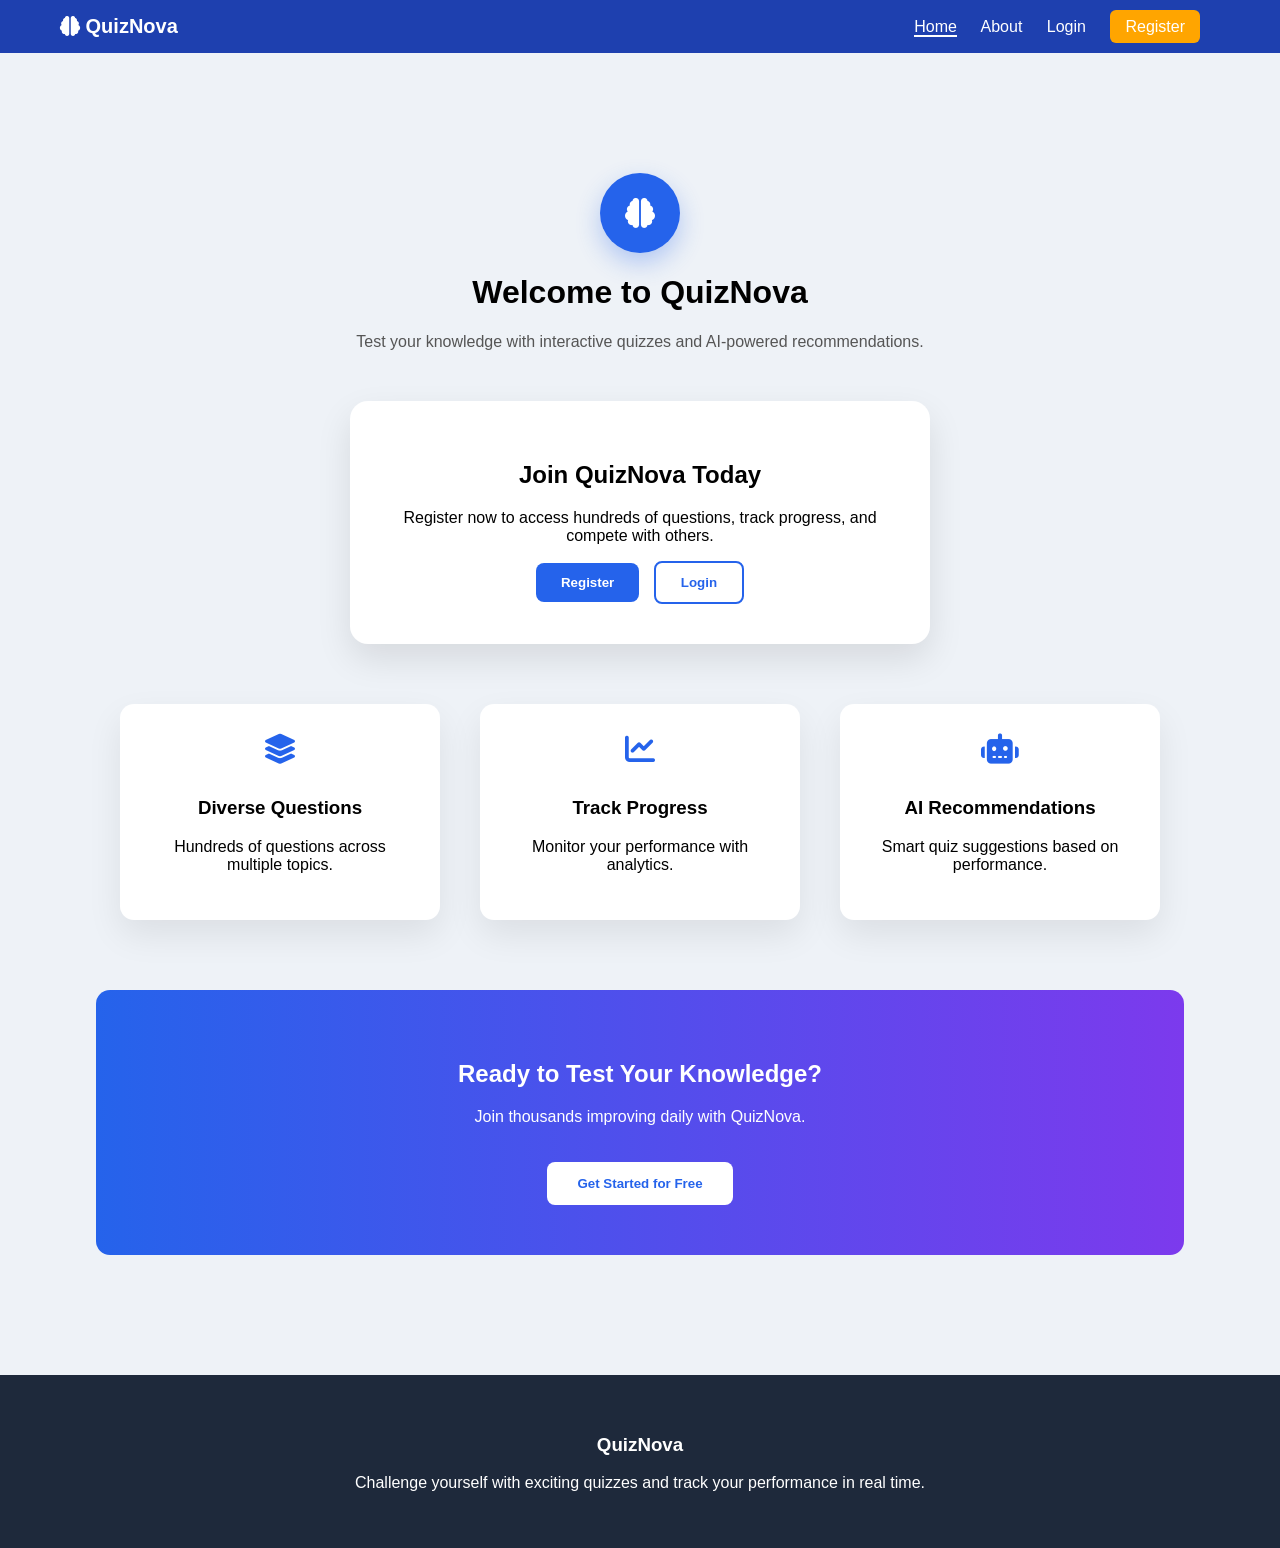
==== commit 8ba2874f: "Remove empty line from index.html" ====
--- a/index.html
+++ b/index.html
@@ -1,5 +1,3 @@
-index.html 
-
 <!DOCTYPE html>
 <html lang="en">
 <head>
@@ -98,4 +96,4 @@
 </footer>
 
 </body>
-</html>+</html>
